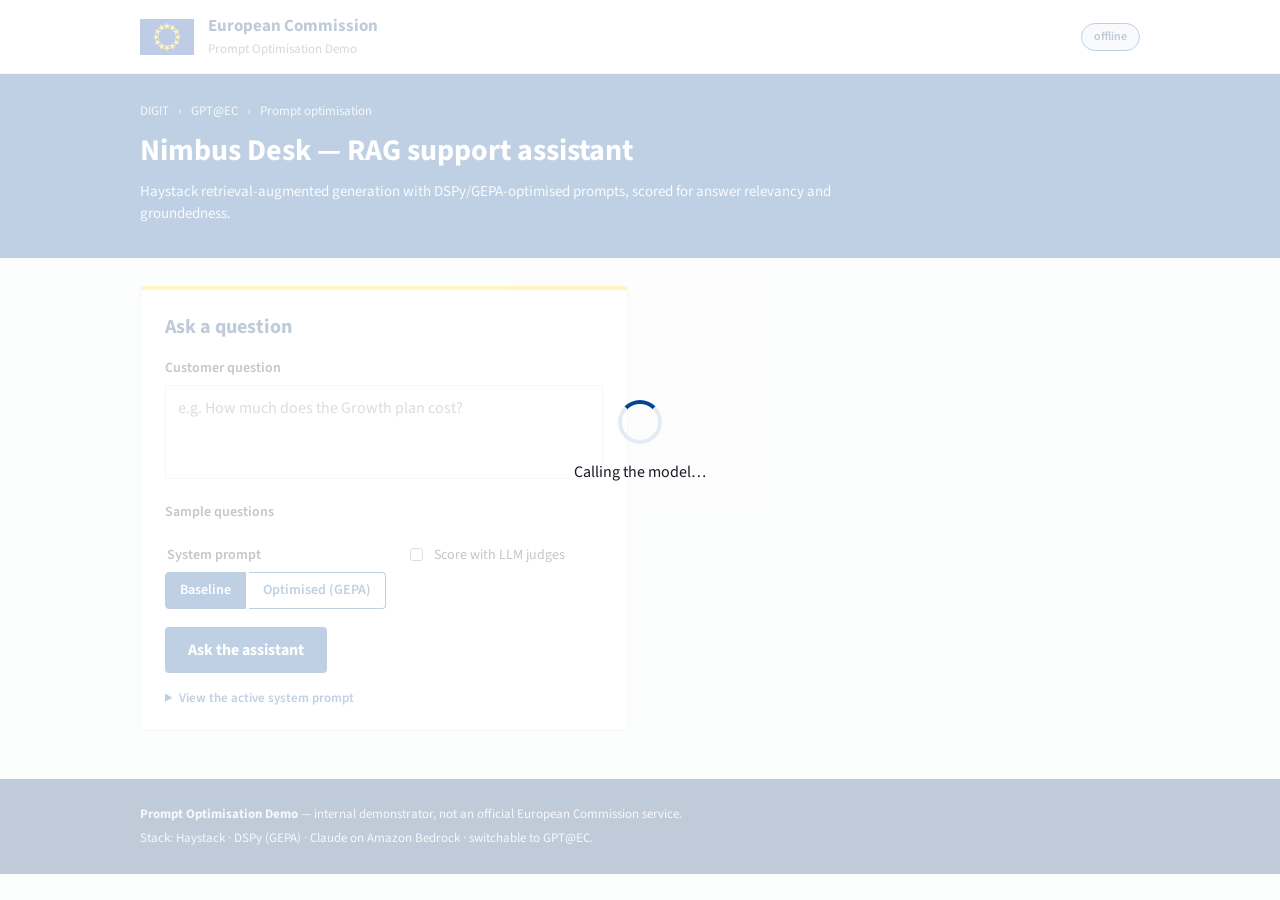
==== app/static/index.html @ b2a4e0ff "Add EC-styled web UI and Railway deployment - FastAPI app (app/) with JSON API around the Haystack p" ====
<!DOCTYPE html>
<html lang="en">
<head>
  <meta charset="UTF-8" />
  <meta name="viewport" content="width=device-width, initial-scale=1.0" />
  <title>Prompt Optimisation Demo — DIGIT</title>
  <link rel="preconnect" href="https://fonts.googleapis.com" />
  <link href="https://fonts.googleapis.com/css2?family=Source+Sans+3:ital,wght@0,400;0,600;0,700;1,400&display=swap" rel="stylesheet" />
  <link rel="stylesheet" href="styles.css" />
</head>
<body>

  <!-- Site header (EC style: white band, emblem + wordmark) -->
  <header class="site-header">
    <div class="container site-header__inner">
      <a class="site-header__brand" href="/">
        <svg class="emblem" viewBox="0 0 60 40" role="img" aria-label="European emblem">
          <rect width="60" height="40" fill="#003399"/>
          <g fill="#FFCC00" transform="translate(30,20)">
            <g id="s"><polygon points="0,-4 0.94,-1.29 3.8,-1.24 1.52,0.49 2.35,3.24 0,1.6 -2.35,3.24 -1.52,0.49 -3.8,-1.24 -0.94,-1.29" transform="translate(0,-12)"/></g>
            <use href="#s" transform="rotate(30)"/><use href="#s" transform="rotate(60)"/>
            <use href="#s" transform="rotate(90)"/><use href="#s" transform="rotate(120)"/>
            <use href="#s" transform="rotate(150)"/><use href="#s" transform="rotate(180)"/>
            <use href="#s" transform="rotate(210)"/><use href="#s" transform="rotate(240)"/>
            <use href="#s" transform="rotate(270)"/><use href="#s" transform="rotate(300)"/>
            <use href="#s" transform="rotate(330)"/>
          </g>
        </svg>
        <span class="site-header__wordmark">
          <span class="site-header__institution">European Commission</span>
          <span class="site-header__site">Prompt Optimisation Demo</span>
        </span>
      </a>
      <span class="site-header__badge" id="model-badge">…</span>
    </div>
  </header>

  <!-- Page header (EC style: blue band with title) -->
  <div class="page-header">
    <div class="container">
      <nav class="breadcrumb" aria-label="Breadcrumb">
        <span>DIGIT</span> <span class="breadcrumb__sep">›</span>
        <span>GPT@EC</span> <span class="breadcrumb__sep">›</span>
        <span aria-current="page">Prompt optimisation</span>
      </nav>
      <h1 class="page-header__title">Nimbus Desk — RAG support assistant</h1>
      <p class="page-header__subtitle">
        Haystack retrieval-augmented generation with DSPy/GEPA-optimised prompts,
        scored for answer relevancy and groundedness.
      </p>
    </div>
  </div>

  <main class="container main-grid">

    <!-- Ask panel -->
    <section class="card" aria-labelledby="ask-title">
      <h2 class="card__title" id="ask-title">Ask a question</h2>

      <div class="field">
        <label class="field__label" for="question">Customer question</label>
        <textarea id="question" rows="3" placeholder="e.g. How much does the Growth plan cost?"></textarea>
      </div>

      <div class="field">
        <span class="field__label">Sample questions</span>
        <div class="chips" id="sample-chips"></div>
      </div>

      <div class="controls">
        <fieldset class="segmented" id="prompt-toggle">
          <legend class="field__label">System prompt</legend>
          <label><input type="radio" name="prompt" value="baseline" checked /><span>Baseline</span></label>
          <label id="optimized-option"><input type="radio" name="prompt" value="optimized" /><span>Optimised (GEPA)</span></label>
        </fieldset>

        <label class="checkbox">
          <input type="checkbox" id="judge-toggle" />
          <span>Score with LLM judges<br/><small id="judge-model-note"></small></span>
        </label>
      </div>

      <button class="btn btn--primary" id="ask-btn">Ask the assistant</button>
      <details class="prompt-preview">
        <summary>View the active system prompt</summary>
        <pre id="prompt-text">…</pre>
      </details>
    </section>

    <!-- Answer panel -->
    <section class="card" aria-labelledby="answer-title" id="answer-panel" hidden>
      <h2 class="card__title" id="answer-title">Assistant answer</h2>
      <div class="answer__meta" id="answer-meta"></div>
      <div class="answer__text" id="answer-text"></div>

      <div class="scores" id="scores" hidden>
        <h3 class="section-label">Judge scores</h3>
        <div class="scores__chips" id="score-chips"></div>
        <pre class="scores__feedback" id="score-feedback"></pre>
      </div>

      <div class="context">
        <h3 class="section-label">Retrieved context (top-3)</h3>
        <div id="context-docs"></div>
      </div>
    </section>

    <div class="spinner-overlay" id="spinner" hidden>
      <div class="spinner" role="status" aria-label="Loading"></div>
      <p id="spinner-text">Calling the model…</p>
    </div>

  </main>

  <footer class="site-footer">
    <div class="container">
      <p><strong>Prompt Optimisation Demo</strong> — internal demonstrator, not an official European Commission service.</p>
      <p>Stack: Haystack · DSPy (GEPA) · Claude on Amazon Bedrock · switchable to GPT@EC.</p>
    </div>
  </footer>

  <script src="app.js"></script>
</body>
</html>
---- app/static/styles.css ----
/* eUI / Europa Component Library inspired theme
   (EC blue #004494, dark #002F67, yellow #FFD617, Source Sans typography) */

:root {
  --ec-blue: #004494;
  --ec-blue-dark: #002f67;
  --ec-blue-light: #e3ebf5;
  --ec-yellow: #ffd617;
  --ec-grey-bg: #f5f6f8;
  --ec-grey-border: #d8dbe2;
  --ec-text: #171a22;
  --ec-text-muted: #5c6370;
  --ec-green: #2e7d32;
  --ec-orange: #b26a00;
  --ec-red: #b71c1c;
  --radius: 4px;
}

* { box-sizing: border-box; }

body {
  margin: 0;
  font-family: "Source Sans 3", "Source Sans Pro", Arial, sans-serif;
  color: var(--ec-text);
  background: var(--ec-grey-bg);
  line-height: 1.5;
}

.container { max-width: 1040px; margin: 0 auto; padding: 0 20px; }

/* --- Site header ----------------------------------------------------- */
.site-header { background: #fff; border-bottom: 1px solid var(--ec-grey-border); }
.site-header__inner {
  display: flex; align-items: center; justify-content: space-between;
  padding-top: 14px; padding-bottom: 14px;
}
.site-header__brand { display: flex; align-items: center; gap: 14px; text-decoration: none; color: inherit; }
.emblem { width: 54px; height: 36px; flex: none; }
.site-header__wordmark { display: flex; flex-direction: column; }
.site-header__institution { font-weight: 700; font-size: 17px; color: var(--ec-blue-dark); }
.site-header__site { font-size: 13px; color: var(--ec-text-muted); }
.site-header__badge {
  font-size: 12px; font-weight: 600; color: var(--ec-blue-dark);
  background: var(--ec-blue-light); border: 1px solid var(--ec-blue);
  border-radius: 999px; padding: 4px 12px; white-space: nowrap;
}

/* --- Page header ------------------------------------------------------ */
.page-header { background: var(--ec-blue); color: #fff; padding: 28px 0 32px; }
.page-header__title { margin: 6px 0 8px; font-size: 30px; font-weight: 700; }
.page-header__subtitle { margin: 0; max-width: 720px; font-size: 15px; opacity: 0.92; }
.breadcrumb { font-size: 13px; opacity: 0.85; }
.breadcrumb__sep { margin: 0 6px; }

/* --- Layout / cards --------------------------------------------------- */
.main-grid { display: grid; grid-template-columns: 1fr 1fr; gap: 24px; padding: 28px 20px 48px; position: relative; }
@media (max-width: 860px) { .main-grid { grid-template-columns: 1fr; } }

.card {
  background: #fff; border: 1px solid var(--ec-grey-border);
  border-top: 4px solid var(--ec-yellow); border-radius: var(--radius);
  padding: 22px 24px; align-self: start;
}
.card__title { margin: 0 0 16px; font-size: 20px; color: var(--ec-blue-dark); }
.section-label {
  font-size: 13px; text-transform: uppercase; letter-spacing: 0.04em;
  color: var(--ec-text-muted); margin: 20px 0 8px;
}

/* --- Form ------------------------------------------------------------- */
.field { margin-bottom: 16px; }
.field__label { display: block; font-weight: 600; font-size: 14px; margin-bottom: 6px; }
textarea {
  width: 100%; padding: 10px 12px; font: inherit; resize: vertical;
  border: 1px solid var(--ec-grey-border); border-radius: var(--radius);
}
textarea:focus { outline: 2px solid var(--ec-blue); outline-offset: 0; }

.chips { display: flex; flex-wrap: wrap; gap: 6px; }
.chip {
  font-size: 12.5px; padding: 4px 10px; cursor: pointer;
  background: var(--ec-blue-light); color: var(--ec-blue-dark);
  border: 1px solid transparent; border-radius: 999px;
}
.chip:hover { border-color: var(--ec-blue); }
.chip--trap { background: #fdf1e3; color: var(--ec-orange); }

.controls { display: flex; flex-wrap: wrap; gap: 20px; align-items: flex-start; margin-bottom: 18px; }
.segmented { border: 0; padding: 0; margin: 0; }
.segmented label { display: inline-block; cursor: pointer; }
.segmented input { position: absolute; opacity: 0; }
.segmented span {
  display: inline-block; padding: 7px 14px; font-size: 14px; font-weight: 600;
  border: 1px solid var(--ec-blue); color: var(--ec-blue); background: #fff;
}
.segmented label:first-of-type span { border-radius: var(--radius) 0 0 var(--radius); }
.segmented label:last-of-type span { border-radius: 0 var(--radius) var(--radius) 0; border-left: 0; }
.segmented input:checked + span { background: var(--ec-blue); color: #fff; }
.segmented label.disabled span { opacity: 0.45; cursor: not-allowed; }

.checkbox { display: flex; gap: 8px; font-size: 14px; align-items: flex-start; cursor: pointer; max-width: 220px; }
.checkbox small { color: var(--ec-text-muted); }

.btn {
  font: inherit; font-weight: 700; cursor: pointer; border-radius: var(--radius);
  padding: 10px 22px; border: 1px solid transparent;
}
.btn--primary { background: var(--ec-blue); color: #fff; }
.btn--primary:hover { background: var(--ec-blue-dark); }
.btn:disabled { opacity: 0.55; cursor: wait; }

.prompt-preview { margin-top: 16px; font-size: 13px; }
.prompt-preview summary { cursor: pointer; color: var(--ec-blue); font-weight: 600; }
.prompt-preview pre {
  white-space: pre-wrap; background: var(--ec-grey-bg); padding: 12px;
  border-radius: var(--radius); border: 1px solid var(--ec-grey-border);
}

/* --- Answer ------------------------------------------------------------ */
.answer__meta { font-size: 12.5px; color: var(--ec-text-muted); margin-bottom: 10px; }
.answer__text {
  white-space: pre-wrap; background: var(--ec-blue-light);
  border-left: 4px solid var(--ec-blue); padding: 14px 16px; border-radius: 0 var(--radius) var(--radius) 0;
}

.scores__chips { display: flex; gap: 10px; margin-bottom: 8px; }
.score-chip {
  font-size: 13px; font-weight: 700; padding: 5px 12px; border-radius: 999px; color: #fff;
}
.score-chip--good { background: var(--ec-green); }
.score-chip--mid { background: var(--ec-orange); }
.score-chip--bad { background: var(--ec-red); }
.scores__feedback {
  white-space: pre-wrap; font-size: 12.5px; color: var(--ec-text-muted);
  background: var(--ec-grey-bg); padding: 10px 12px; border-radius: var(--radius);
  border: 1px solid var(--ec-grey-border);
}

.doc {
  border: 1px solid var(--ec-grey-border); border-radius: var(--radius);
  margin-bottom: 8px; font-size: 13.5px;
}
.doc summary {
  cursor: pointer; padding: 8px 12px; font-weight: 600; color: var(--ec-blue-dark);
  display: flex; justify-content: space-between; gap: 10px;
}
.doc__score { font-weight: 400; color: var(--ec-text-muted); font-size: 12px; }
.doc pre { white-space: pre-wrap; margin: 0; padding: 0 12px 12px; color: var(--ec-text); }

/* --- Spinner ------------------------------------------------------------ */
.spinner-overlay {
  position: fixed; inset: 0; background: rgba(255,255,255,0.75);
  display: flex; flex-direction: column; align-items: center; justify-content: center; z-index: 10;
}
.spinner {
  width: 44px; height: 44px; border-radius: 50%;
  border: 4px solid var(--ec-blue-light); border-top-color: var(--ec-blue);
  animation: spin 0.9s linear infinite;
}
@keyframes spin { to { transform: rotate(360deg); } }

/* --- Footer ------------------------------------------------------------- */
.site-footer { background: var(--ec-blue-dark); color: #dbe3ef; font-size: 13px; padding: 22px 0; }
.site-footer p { margin: 4px 0; }
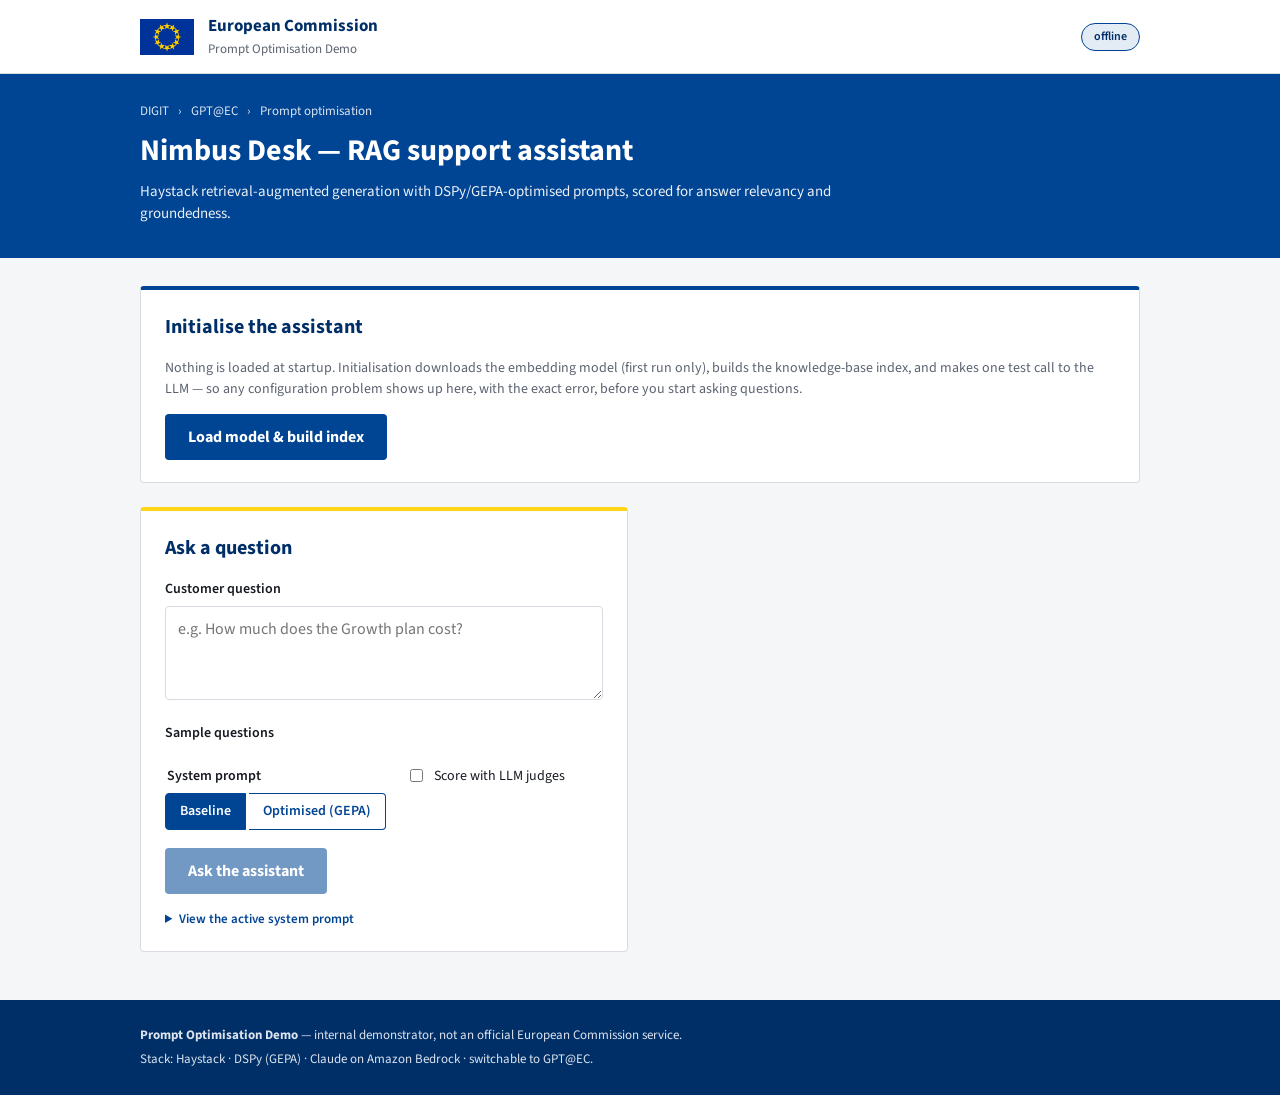
==== commit 7f912835: "Fix always-visible spinner overlay; add manual initialisation flow Root cause of the stuck 'Calling " ====
--- a/app/static/index.html
+++ b/app/static/index.html
@@ -53,6 +53,19 @@
 
   <main class="container main-grid">
 
+    <!-- Init panel: nothing is loaded at startup -->
+    <section class="card init-card" id="init-panel" aria-labelledby="init-title">
+      <h2 class="card__title" id="init-title">Initialise the assistant</h2>
+      <p>
+        Nothing is loaded at startup. Initialisation downloads the embedding
+        model (first run only), builds the knowledge-base index, and makes one
+        test call to the LLM — so any configuration problem shows up here,
+        with the exact error, before you start asking questions.
+      </p>
+      <button class="btn btn--primary" id="init-btn">Load model &amp; build index</button>
+      <p class="init-status" id="init-status"></p>
+    </section>
+
     <!-- Ask panel -->
     <section class="card" aria-labelledby="ask-title">
       <h2 class="card__title" id="ask-title">Ask a question</h2>
@@ -80,7 +93,7 @@
         </label>
       </div>
 
-      <button class="btn btn--primary" id="ask-btn">Ask the assistant</button>
+      <button class="btn btn--primary" id="ask-btn" disabled title="Initialise the assistant first">Ask the assistant</button>
       <details class="prompt-preview">
         <summary>View the active system prompt</summary>
         <pre id="prompt-text">…</pre>
--- a/app/static/styles.css
+++ b/app/static/styles.css
@@ -17,6 +17,10 @@
 }
 
 * { box-sizing: border-box; }
+
+/* The hidden attribute must always win, even over display rules below
+   (this is what kept the spinner overlay permanently on screen). */
+[hidden] { display: none !important; }
 
 body {
   margin: 0;
@@ -66,6 +70,13 @@
   font-size: 13px; text-transform: uppercase; letter-spacing: 0.04em;
   color: var(--ec-text-muted); margin: 20px 0 8px;
 }
+
+/* --- Init panel -------------------------------------------------------- */
+.init-card { grid-column: 1 / -1; border-top-color: var(--ec-blue); }
+.init-card p { font-size: 14px; color: var(--ec-text-muted); margin-top: 0; }
+.init-status { font-size: 13.5px; margin: 12px 0 0; white-space: pre-wrap; color: var(--ec-text-muted); }
+.init-status.error { color: var(--ec-red); font-weight: 600; }
+.init-status.ok { color: var(--ec-green); font-weight: 600; }
 
 /* --- Form ------------------------------------------------------------- */
 .field { margin-bottom: 16px; }
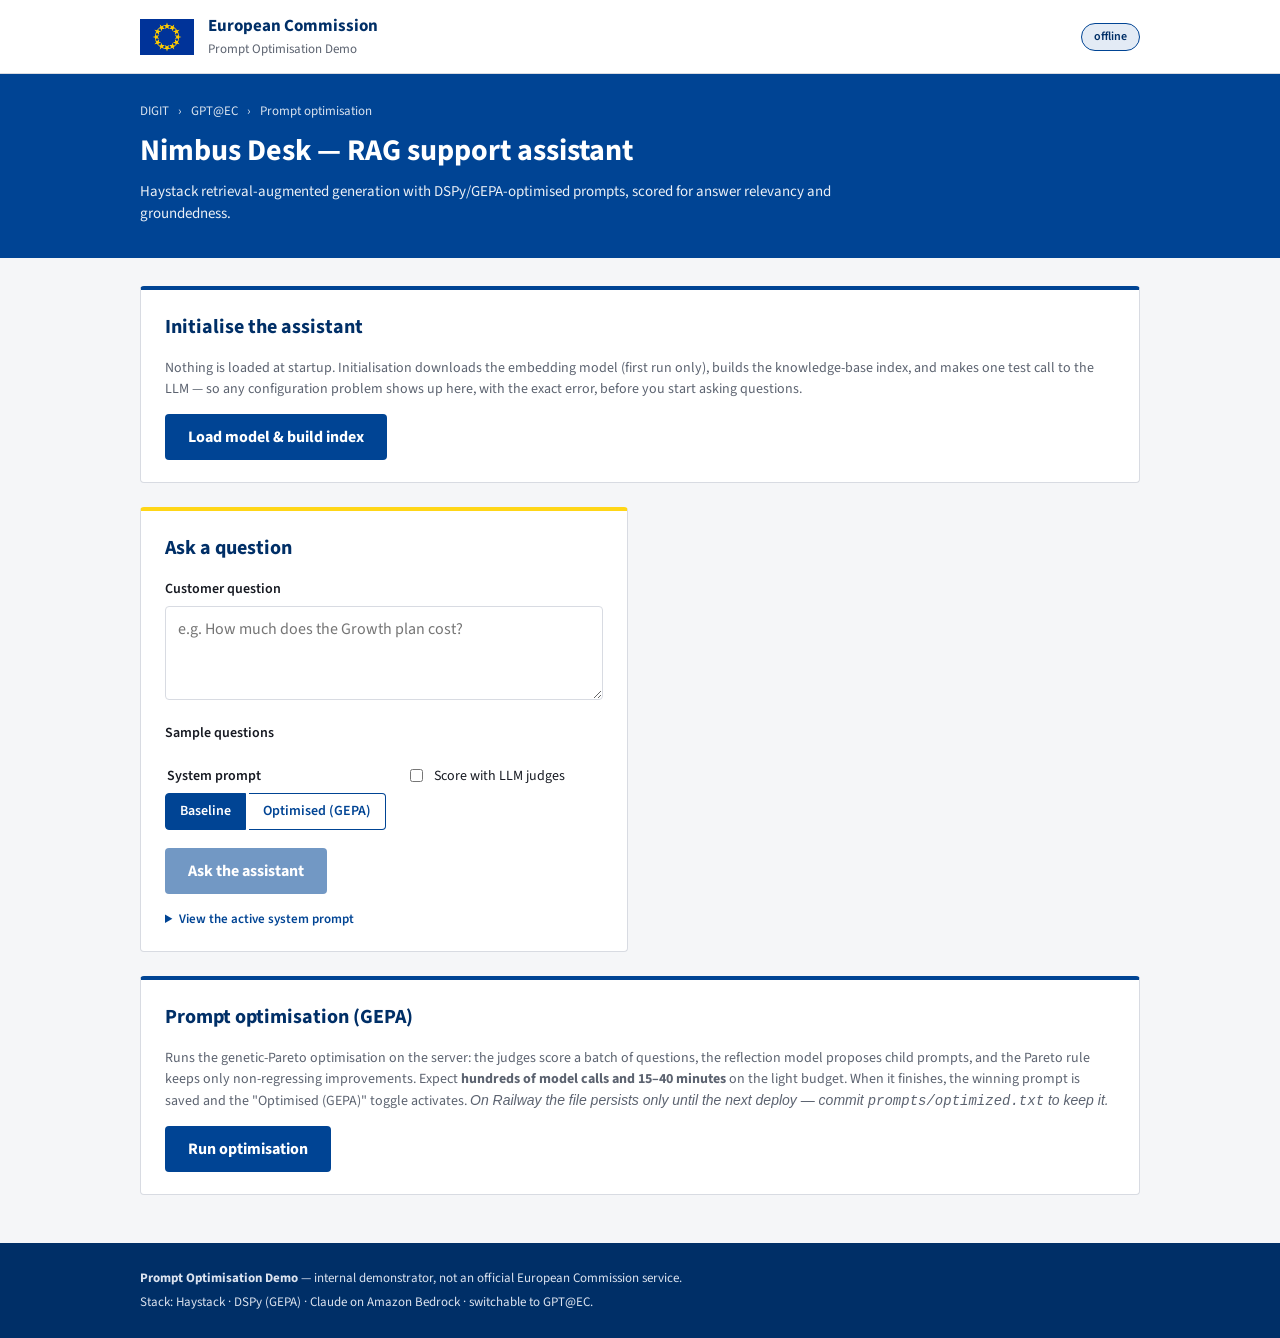
==== commit a61cc8e7: "Golden-dataset support (Hugging Face) + UI-triggered GEPA runs Golden datasets: - DATASET_DIR env va" ====
--- a/app/static/index.html
+++ b/app/static/index.html
@@ -118,6 +118,27 @@
       </div>
     </section>
 
+    <!-- Optimisation panel -->
+    <section class="card init-card" id="opt-panel" aria-labelledby="opt-title">
+      <h2 class="card__title" id="opt-title">Prompt optimisation (GEPA)</h2>
+      <p>
+        Runs the genetic-Pareto optimisation on the server: the judges score a
+        batch of questions, the reflection model proposes child prompts, and
+        the Pareto rule keeps only non-regressing improvements. Expect
+        <strong>hundreds of model calls and 15&ndash;40 minutes</strong> on the
+        light budget. When it finishes, the winning prompt is saved and the
+        "Optimised (GEPA)" toggle activates.
+        <em>On Railway the file persists only until the next deploy — commit
+        <code>prompts/optimized.txt</code> to keep it.</em>
+      </p>
+      <button class="btn btn--primary" id="opt-btn">Run optimisation</button>
+      <p class="init-status" id="opt-status"></p>
+      <details class="prompt-preview" id="opt-result" hidden>
+        <summary>View the optimised prompt</summary>
+        <pre id="opt-prompt"></pre>
+      </details>
+    </section>
+
     <div class="spinner-overlay" id="spinner" hidden>
       <div class="spinner" role="status" aria-label="Loading"></div>
       <p id="spinner-text">Calling the model…</p>
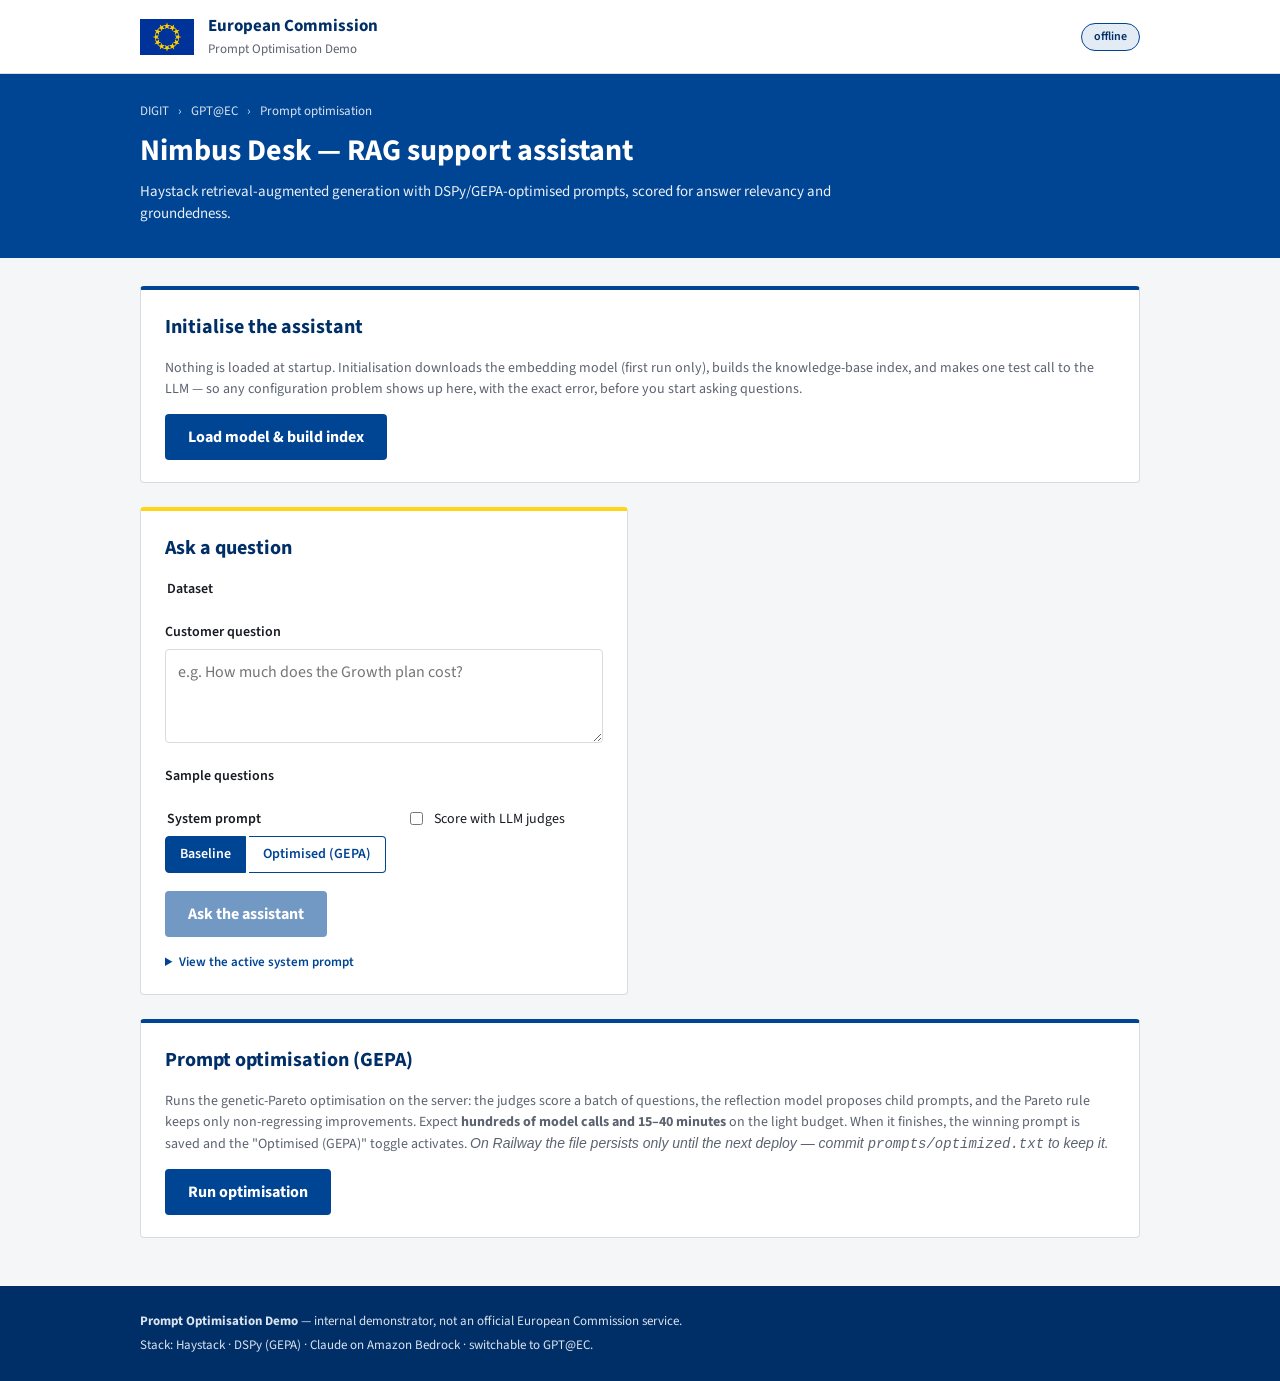
==== commit 8f04397f: "Make the golden dataset visible and switchable from the UI - Dataset toggle in the ask panel (from /" ====
--- a/app/static/index.html
+++ b/app/static/index.html
@@ -69,6 +69,14 @@
     <!-- Ask panel -->
     <section class="card" aria-labelledby="ask-title">
       <h2 class="card__title" id="ask-title">Ask a question</h2>
+
+      <div class="field">
+        <fieldset class="segmented" id="dataset-toggle">
+          <legend class="field__label">Dataset</legend>
+          <!-- options injected from /api/datasets -->
+        </fieldset>
+        <p class="field__hint" id="dataset-hint"></p>
+      </div>
 
       <div class="field">
         <label class="field__label" for="question">Customer question</label>
--- a/app/static/styles.css
+++ b/app/static/styles.css
@@ -87,6 +87,9 @@
 }
 textarea:focus { outline: 2px solid var(--ec-blue); outline-offset: 0; }
 
+.field__hint { font-size: 12.5px; color: var(--ec-text-muted); margin: 6px 0 0; }
+.chip--golden { background: #eef7ee; color: var(--ec-green); }
+
 .chips { display: flex; flex-wrap: wrap; gap: 6px; }
 .chip {
   font-size: 12.5px; padding: 4px 10px; cursor: pointer;
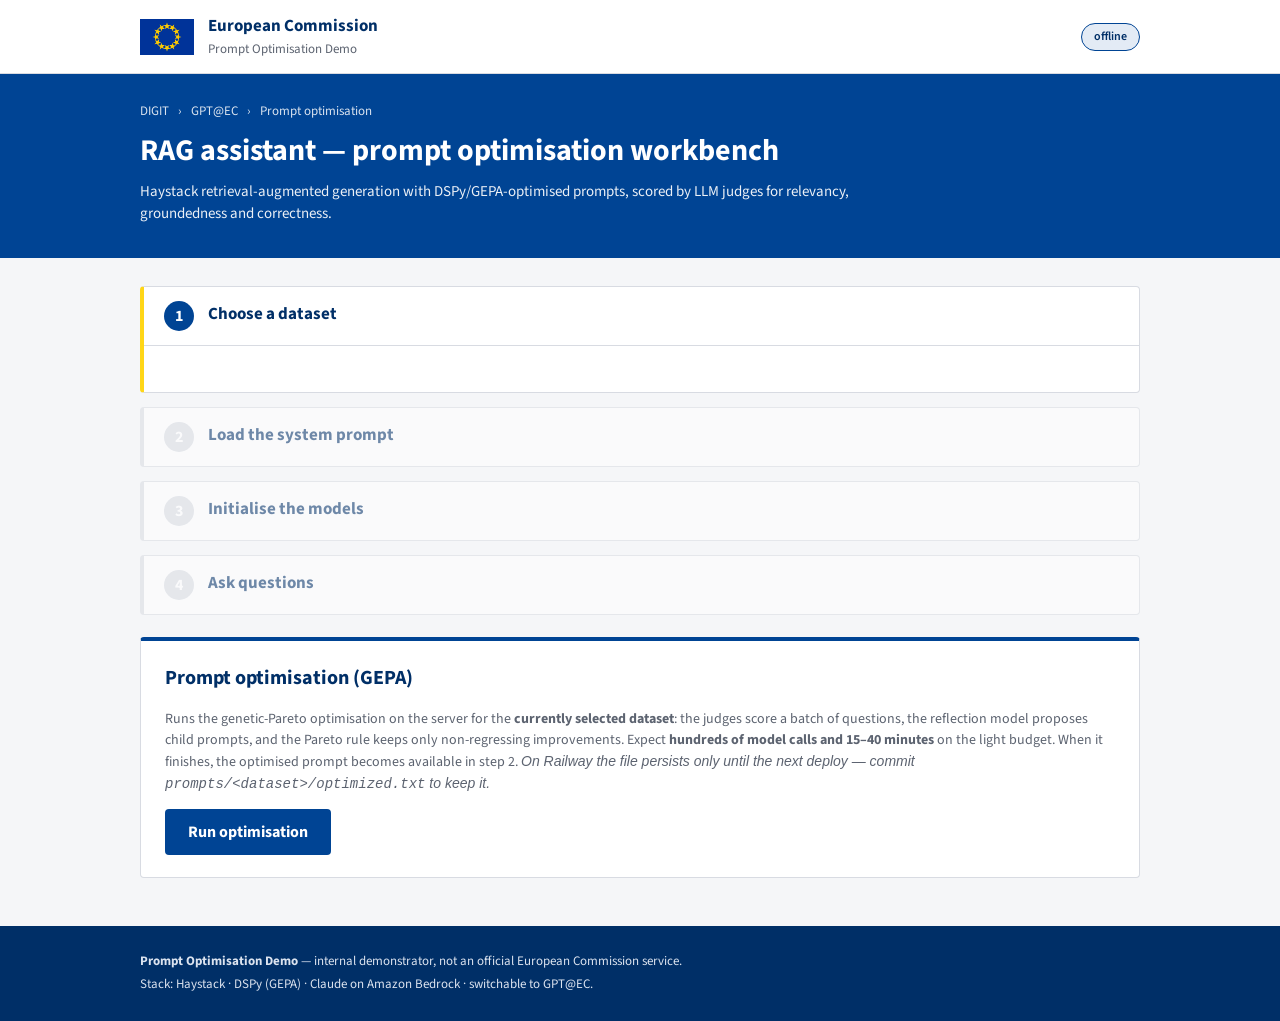
==== commit 9fc775ea: "Per-dataset system prompts + 4-step wizard UI The baseline prompt was global, so HotpotQA questions " ====
--- a/app/static/index.html
+++ b/app/static/index.html
@@ -43,101 +43,138 @@
         <span>GPT@EC</span> <span class="breadcrumb__sep">›</span>
         <span aria-current="page">Prompt optimisation</span>
       </nav>
-      <h1 class="page-header__title">Nimbus Desk — RAG support assistant</h1>
+      <h1 class="page-header__title">RAG assistant — prompt optimisation workbench</h1>
       <p class="page-header__subtitle">
         Haystack retrieval-augmented generation with DSPy/GEPA-optimised prompts,
-        scored for answer relevancy and groundedness.
+        scored by LLM judges for relevancy, groundedness and correctness.
       </p>
     </div>
   </div>
 
-  <main class="container main-grid">
-
-    <!-- Init panel: nothing is loaded at startup -->
-    <section class="card init-card" id="init-panel" aria-labelledby="init-title">
-      <h2 class="card__title" id="init-title">Initialise the assistant</h2>
-      <p>
-        Nothing is loaded at startup. Initialisation downloads the embedding
-        model (first run only), builds the knowledge-base index, and makes one
-        test call to the LLM — so any configuration problem shows up here,
-        with the exact error, before you start asking questions.
-      </p>
-      <button class="btn btn--primary" id="init-btn">Load model &amp; build index</button>
-      <p class="init-status" id="init-status"></p>
-    </section>
-
-    <!-- Ask panel -->
-    <section class="card" aria-labelledby="ask-title">
-      <h2 class="card__title" id="ask-title">Ask a question</h2>
-
-      <div class="field">
-        <fieldset class="segmented" id="dataset-toggle">
-          <legend class="field__label">Dataset</legend>
-          <!-- options injected from /api/datasets -->
-        </fieldset>
-        <p class="field__hint" id="dataset-hint"></p>
-      </div>
-
-      <div class="field">
-        <label class="field__label" for="question">Customer question</label>
-        <textarea id="question" rows="3" placeholder="e.g. How much does the Growth plan cost?"></textarea>
-      </div>
-
-      <div class="field">
-        <span class="field__label">Sample questions</span>
-        <div class="chips" id="sample-chips"></div>
-      </div>
-
-      <div class="controls">
-        <fieldset class="segmented" id="prompt-toggle">
-          <legend class="field__label">System prompt</legend>
-          <label><input type="radio" name="prompt" value="baseline" checked /><span>Baseline</span></label>
-          <label id="optimized-option"><input type="radio" name="prompt" value="optimized" /><span>Optimised (GEPA)</span></label>
-        </fieldset>
-
-        <label class="checkbox">
-          <input type="checkbox" id="judge-toggle" />
-          <span>Score with LLM judges<br/><small id="judge-model-note"></small></span>
-        </label>
-      </div>
-
-      <button class="btn btn--primary" id="ask-btn" disabled title="Initialise the assistant first">Ask the assistant</button>
-      <details class="prompt-preview">
-        <summary>View the active system prompt</summary>
-        <pre id="prompt-text">…</pre>
-      </details>
-    </section>
-
-    <!-- Answer panel -->
-    <section class="card" aria-labelledby="answer-title" id="answer-panel" hidden>
-      <h2 class="card__title" id="answer-title">Assistant answer</h2>
-      <div class="answer__meta" id="answer-meta"></div>
-      <div class="answer__text" id="answer-text"></div>
-
-      <div class="scores" id="scores" hidden>
-        <h3 class="section-label">Judge scores</h3>
-        <div class="scores__chips" id="score-chips"></div>
-        <pre class="scores__feedback" id="score-feedback"></pre>
-      </div>
-
-      <div class="context">
-        <h3 class="section-label">Retrieved context (top-3)</h3>
-        <div id="context-docs"></div>
-      </div>
-    </section>
-
-    <!-- Optimisation panel -->
+  <main class="container main-col">
+
+    <ol class="stepper">
+
+      <!-- Step 1: dataset -->
+      <li class="step" id="step-dataset">
+        <header class="step__header">
+          <span class="step__num">1</span>
+          <div class="step__heading">
+            <h2>Choose a dataset</h2>
+            <p class="step__summary" id="summary-dataset"></p>
+          </div>
+        </header>
+        <div class="step__body">
+          <div class="dataset-cards" id="dataset-cards"></div>
+          <p class="field__hint" id="dataset-hint"></p>
+        </div>
+      </li>
+
+      <!-- Step 2: system prompt -->
+      <li class="step" id="step-prompt">
+        <header class="step__header">
+          <span class="step__num">2</span>
+          <div class="step__heading">
+            <h2>Load the system prompt</h2>
+            <p class="step__summary" id="summary-prompt"></p>
+          </div>
+        </header>
+        <div class="step__body">
+          <p class="field__hint" style="margin-bottom:10px">
+            Each dataset has its own prompts. The baseline is deliberately naive;
+            the optimised one appears after a GEPA run for this dataset.
+          </p>
+          <fieldset class="segmented" id="prompt-toggle">
+            <legend class="field__label">Prompt variant</legend>
+            <label><input type="radio" name="prompt" value="baseline" checked /><span>Baseline</span></label>
+            <label id="optimized-option"><input type="radio" name="prompt" value="optimized" /><span>Optimised (GEPA)</span></label>
+          </fieldset>
+          <pre class="prompt-view" id="prompt-view">…</pre>
+          <button class="btn btn--primary" id="prompt-continue">Use this prompt</button>
+        </div>
+      </li>
+
+      <!-- Step 3: initialise models -->
+      <li class="step" id="step-init">
+        <header class="step__header">
+          <span class="step__num">3</span>
+          <div class="step__heading">
+            <h2>Initialise the models</h2>
+            <p class="step__summary" id="summary-init"></p>
+          </div>
+        </header>
+        <div class="step__body">
+          <p class="field__hint" style="margin-bottom:12px">
+            Verifies the knowledge-base index and makes one test call to the LLM
+            on Bedrock — any configuration problem shows up here with the exact
+            error, before you start asking questions.
+          </p>
+          <button class="btn btn--primary" id="init-btn">Initialise &amp; test the model</button>
+          <p class="init-status" id="init-status"></p>
+        </div>
+      </li>
+
+      <!-- Step 4: ask -->
+      <li class="step" id="step-ask">
+        <header class="step__header">
+          <span class="step__num">4</span>
+          <div class="step__heading">
+            <h2>Ask questions</h2>
+            <p class="step__summary" id="summary-ask"></p>
+          </div>
+        </header>
+        <div class="step__body">
+          <div class="field">
+            <label class="field__label" for="question">Question</label>
+            <textarea id="question" rows="3" placeholder="Type a question or pick a sample below"></textarea>
+          </div>
+
+          <div class="field">
+            <span class="field__label">Sample questions</span>
+            <div class="chips" id="sample-chips"></div>
+          </div>
+
+          <div class="controls">
+            <label class="checkbox">
+              <input type="checkbox" id="judge-toggle" />
+              <span>Score with LLM judges<br/><small id="judge-model-note"></small></span>
+            </label>
+            <button class="btn btn--primary" id="ask-btn">Ask the assistant</button>
+          </div>
+
+          <div id="answer-panel" hidden>
+            <h3 class="section-label">Assistant answer</h3>
+            <div class="answer__meta" id="answer-meta"></div>
+            <div class="answer__text" id="answer-text"></div>
+
+            <div class="scores" id="scores" hidden>
+              <h3 class="section-label">Judge scores</h3>
+              <div class="scores__chips" id="score-chips"></div>
+              <pre class="scores__feedback" id="score-feedback"></pre>
+            </div>
+
+            <div class="context">
+              <h3 class="section-label">Retrieved context (top-3)</h3>
+              <div id="context-docs"></div>
+            </div>
+          </div>
+        </div>
+      </li>
+
+    </ol>
+
+    <!-- Optimisation panel (advanced, always visible) -->
     <section class="card init-card" id="opt-panel" aria-labelledby="opt-title">
       <h2 class="card__title" id="opt-title">Prompt optimisation (GEPA)</h2>
       <p>
-        Runs the genetic-Pareto optimisation on the server: the judges score a
-        batch of questions, the reflection model proposes child prompts, and
-        the Pareto rule keeps only non-regressing improvements. Expect
+        Runs the genetic-Pareto optimisation on the server for the
+        <strong>currently selected dataset</strong>: the judges score a batch of
+        questions, the reflection model proposes child prompts, and the Pareto
+        rule keeps only non-regressing improvements. Expect
         <strong>hundreds of model calls and 15&ndash;40 minutes</strong> on the
-        light budget. When it finishes, the winning prompt is saved and the
-        "Optimised (GEPA)" toggle activates.
-        <em>On Railway the file persists only until the next deploy — commit
-        <code>prompts/optimized.txt</code> to keep it.</em>
+        light budget. When it finishes, the optimised prompt becomes available
+        in step 2. <em>On Railway the file persists only until the next deploy —
+        commit <code>prompts/&lt;dataset&gt;/optimized.txt</code> to keep it.</em>
       </p>
       <button class="btn btn--primary" id="opt-btn">Run optimisation</button>
       <p class="init-status" id="opt-status"></p>
@@ -149,7 +186,7 @@
 
     <div class="spinner-overlay" id="spinner" hidden>
       <div class="spinner" role="status" aria-label="Loading"></div>
-      <p id="spinner-text">Calling the model…</p>
+      <p id="spinner-text">Working…</p>
     </div>
 
   </main>
--- a/app/static/styles.css
+++ b/app/static/styles.css
@@ -57,8 +57,55 @@
 .breadcrumb__sep { margin: 0 6px; }
 
 /* --- Layout / cards --------------------------------------------------- */
-.main-grid { display: grid; grid-template-columns: 1fr 1fr; gap: 24px; padding: 28px 20px 48px; position: relative; }
-@media (max-width: 860px) { .main-grid { grid-template-columns: 1fr; } }
+.main-col { display: flex; flex-direction: column; gap: 22px; padding: 28px 20px 48px; position: relative; }
+
+/* --- Stepper ------------------------------------------------------------ */
+.stepper { list-style: none; margin: 0; padding: 0; display: flex; flex-direction: column; gap: 14px; }
+.step {
+  background: #fff; border: 1px solid var(--ec-grey-border);
+  border-left: 4px solid var(--ec-grey-border); border-radius: var(--radius);
+}
+.step--active { border-left-color: var(--ec-yellow); }
+.step--done { border-left-color: var(--ec-green); }
+.step--locked { opacity: 0.55; }
+.step__header { display: flex; align-items: center; gap: 14px; padding: 14px 20px; }
+.step--done .step__header { cursor: pointer; }
+.step--done .step__header:hover h2 { text-decoration: underline; }
+.step__num {
+  width: 30px; height: 30px; border-radius: 50%; flex: none;
+  background: var(--ec-grey-border); color: #fff; font-weight: 700;
+  display: flex; align-items: center; justify-content: center;
+}
+.step--active .step__num { background: var(--ec-blue); }
+.step--done .step__num { background: var(--ec-green); }
+.step__heading h2 { margin: 0; font-size: 17px; color: var(--ec-blue-dark); }
+.step__summary { margin: 2px 0 0; font-size: 13px; color: var(--ec-text-muted); }
+.step__body { border-top: 1px solid var(--ec-grey-border); padding: 18px 22px 22px; display: none; }
+.step--active .step__body { display: block; }
+
+/* --- Dataset cards ------------------------------------------------------ */
+.dataset-cards { display: grid; grid-template-columns: repeat(auto-fit, minmax(230px, 1fr)); gap: 14px; }
+.ds-card {
+  font: inherit; text-align: left; cursor: pointer; background: #fff;
+  border: 1px solid var(--ec-grey-border); border-radius: var(--radius);
+  padding: 14px 16px; display: flex; flex-direction: column; gap: 6px;
+}
+.ds-card:hover { border-color: var(--ec-blue); }
+.ds-card--selected { border: 2px solid var(--ec-blue); background: var(--ec-blue-light); padding: 13px 15px; }
+.ds-card h3 { margin: 0; font-size: 15px; color: var(--ec-blue-dark); }
+.ds-card p { margin: 0; font-size: 13px; color: var(--ec-text-muted); flex: 1; }
+.ds-card__badges { display: flex; flex-wrap: wrap; gap: 5px; }
+.badge {
+  font-size: 11px; font-weight: 700; text-transform: uppercase; letter-spacing: 0.03em;
+  padding: 2px 8px; border-radius: 999px; background: var(--ec-blue-light); color: var(--ec-blue-dark);
+}
+.badge--gold { background: #eef7ee; color: var(--ec-green); }
+.badge--warn { background: #fdf1e3; color: var(--ec-orange); }
+.prompt-view {
+  white-space: pre-wrap; background: var(--ec-grey-bg); padding: 12px 14px;
+  border-radius: var(--radius); border: 1px solid var(--ec-grey-border);
+  font-size: 13.5px; margin: 14px 0 16px;
+}
 
 .card {
   background: #fff; border: 1px solid var(--ec-grey-border);
@@ -108,7 +155,8 @@
   border: 1px solid var(--ec-blue); color: var(--ec-blue); background: #fff;
 }
 .segmented label:first-of-type span { border-radius: var(--radius) 0 0 var(--radius); }
-.segmented label:last-of-type span { border-radius: 0 var(--radius) var(--radius) 0; border-left: 0; }
+.segmented label:last-of-type span { border-radius: 0 var(--radius) var(--radius) 0; }
+.segmented label:not(:first-of-type) span { border-left: 0; }
 .segmented input:checked + span { background: var(--ec-blue); color: #fff; }
 .segmented label.disabled span { opacity: 0.45; cursor: not-allowed; }
 
